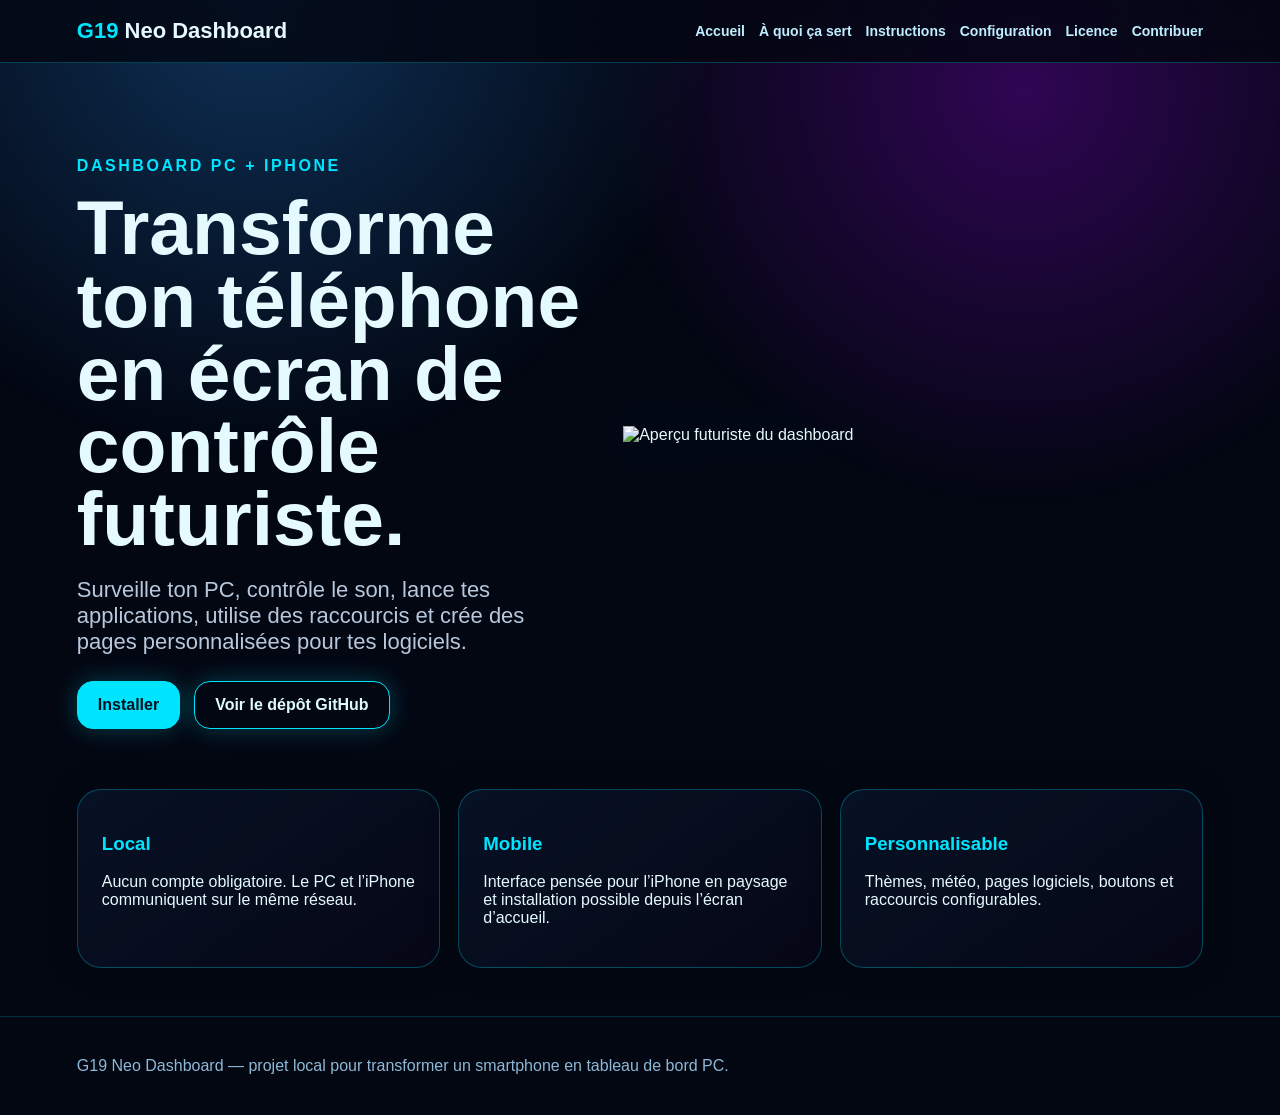
==== index.html @ a9568364 "Add files via upload" ====
<!doctype html><html lang="fr"><head><meta charset="utf-8"><meta name="viewport" content="width=device-width, initial-scale=1"><title>Accueil — G19 Neo Dashboard</title><link rel="stylesheet" href="style.css"></head><body><header class="top"><div class="brand"><span>G19</span> Neo Dashboard</div><nav><a href="index.html">Accueil</a><a href="utilite.html">À quoi ça sert</a><a href="instructions.html">Instructions</a><a href="configuration.html">Configuration</a><a href="licence.html">Licence</a><a href="contribuer.html">Contribuer</a></nav></header><main><section class="hero"><div><p class="eyebrow">Dashboard PC + iPhone</p><h1>Transforme ton téléphone en écran de contrôle futuriste.</h1><p class="lead">Surveille ton PC, contrôle le son, lance tes applications, utilise des raccourcis et crée des pages personnalisées pour tes logiciels.</p><div class="actions"><a class="btn" href="instructions.html">Installer</a><a class="btn secondary" href="contribuer.html">Voir le dépôt GitHub</a></div></div><img src="assets/hero-dashboard.svg" alt="Aperçu futuriste du dashboard"></section><section class="cards"><article><h3>Local</h3><p>Aucun compte obligatoire. Le PC et l’iPhone communiquent sur le même réseau.</p></article><article><h3>Mobile</h3><p>Interface pensée pour l’iPhone en paysage et installation possible depuis l’écran d’accueil.</p></article><article><h3>Personnalisable</h3><p>Thèmes, météo, pages logiciels, boutons et raccourcis configurables.</p></article></section></main><footer><p>G19 Neo Dashboard — projet local pour transformer un smartphone en tableau de bord PC.</p></footer><script src="script.js"></script></body></html>
---- style.css ----
*{box-sizing:border-box}body{margin:0;background:#030712;color:#e5faff;font-family:Inter,Arial,sans-serif}body:before{content:"";position:fixed;inset:0;background:radial-gradient(circle at 20% 0,#123c69 0,transparent 34%),radial-gradient(circle at 80% 10%,#3b0764 0,transparent 32%);opacity:.8;pointer-events:none}.top{position:sticky;top:0;z-index:10;display:flex;justify-content:space-between;align-items:center;padding:18px 6vw;background:rgba(3,7,18,.82);backdrop-filter:blur(14px);border-bottom:1px solid rgba(0,229,255,.25)}.brand{font-weight:900;font-size:22px}.brand span{color:#00e5ff}nav{display:flex;gap:14px;flex-wrap:wrap}nav a{color:#bfefff;text-decoration:none;font-weight:700;font-size:14px}main{position:relative;padding:48px 6vw}.hero{display:grid;grid-template-columns:1fr 1.15fr;gap:42px;align-items:center;min-height:72vh}.hero img,.split img{width:100%;filter:drop-shadow(0 0 40px rgba(0,229,255,.22))}.eyebrow{color:#00e5ff;text-transform:uppercase;letter-spacing:.16em;font-weight:900}h1{font-size:clamp(42px,6vw,82px);line-height:.95;margin:10px 0 18px}h2{font-size:34px;color:#fff}h3{color:#00e5ff}.lead,.pageHero p{font-size:22px;color:#b8c8dc;max-width:760px}.actions{display:flex;gap:14px;flex-wrap:wrap;margin-top:26px}.btn{display:inline-block;padding:14px 20px;border:1px solid #00e5ff;border-radius:16px;background:#00e5ff;color:#03111f;text-decoration:none;font-weight:900;box-shadow:0 0 24px rgba(0,229,255,.26)}.btn.secondary{background:transparent;color:#dffaff}.cards{display:grid;grid-template-columns:repeat(3,minmax(0,1fr));gap:18px;margin-top:30px}.cards article,.panel,.steps article{border:1px solid rgba(0,229,255,.28);background:linear-gradient(145deg,rgba(7,19,38,.92),rgba(8,8,25,.72));border-radius:24px;padding:24px;box-shadow:0 0 32px rgba(0,0,0,.25)}.pageHero{padding:42px 0}.split{display:grid;grid-template-columns:1fr 1fr;gap:34px;align-items:center}.split li,.panel li{margin:12px 0;color:#cbd5e1;font-size:18px}.steps{display:grid;grid-template-columns:repeat(3,minmax(0,1fr));gap:18px}.steps b{display:grid;place-items:center;width:42px;height:42px;border-radius:14px;background:#00e5ff;color:#03111f;font-size:22px}pre,code{background:#020617;border:1px solid rgba(0,229,255,.25);border-radius:12px;padding:10px;color:#67e8f9;overflow:auto}footer{position:relative;border-top:1px solid rgba(0,229,255,.18);padding:24px 6vw;color:#8fb8d6}@media(max-width:900px){.hero,.split{grid-template-columns:1fr}.cards,.steps{grid-template-columns:1fr}.top{align-items:flex-start;gap:12px;flex-direction:column}nav a{font-size:13px}main{padding:28px 5vw}}
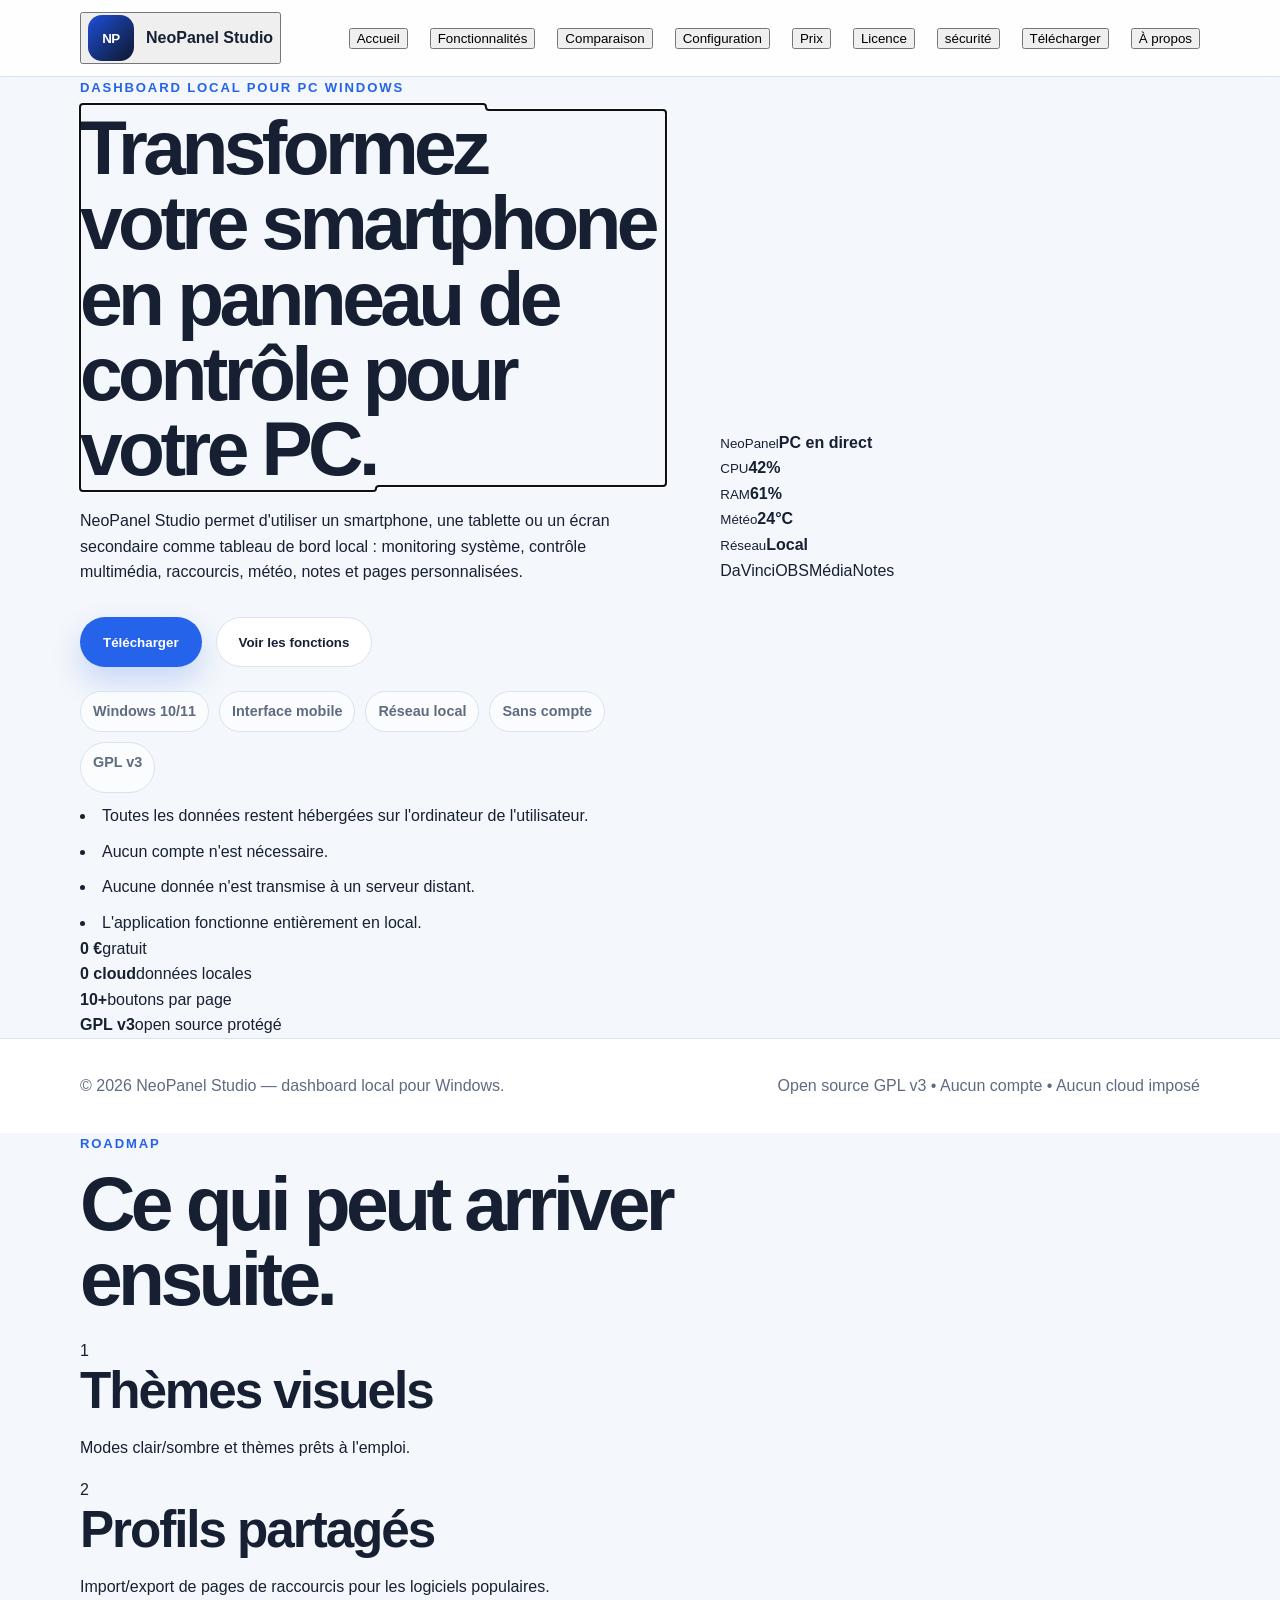
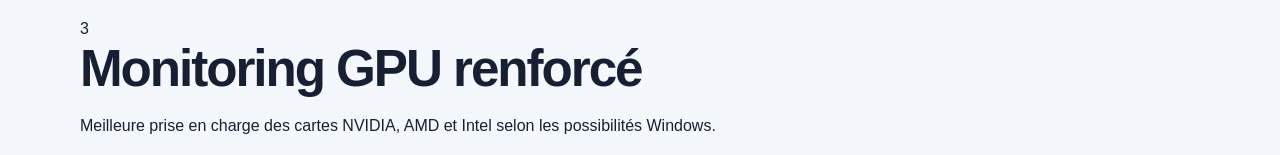
==== commit b637cd22: "Update index.html" ====
--- a/index.html
+++ b/index.html
@@ -1 +1,272 @@
-<!doctype html><html lang="fr"><head><meta charset="utf-8"><meta name="viewport" content="width=device-width, initial-scale=1"><title>Accueil — G19 Neo Dashboard</title><link rel="stylesheet" href="style.css"></head><body><header class="top"><div class="brand"><span>G19</span> Neo Dashboard</div><nav><a href="index.html">Accueil</a><a href="utilite.html">À quoi ça sert</a><a href="instructions.html">Instructions</a><a href="configuration.html">Configuration</a><a href="licence.html">Licence</a><a href="contribuer.html">Contribuer</a></nav></header><main><section class="hero"><div><p class="eyebrow">Dashboard PC + iPhone</p><h1>Transforme ton téléphone en écran de contrôle futuriste.</h1><p class="lead">Surveille ton PC, contrôle le son, lance tes applications, utilise des raccourcis et crée des pages personnalisées pour tes logiciels.</p><div class="actions"><a class="btn" href="instructions.html">Installer</a><a class="btn secondary" href="contribuer.html">Voir le dépôt GitHub</a></div></div><img src="assets/hero-dashboard.svg" alt="Aperçu futuriste du dashboard"></section><section class="cards"><article><h3>Local</h3><p>Aucun compte obligatoire. Le PC et l’iPhone communiquent sur le même réseau.</p></article><article><h3>Mobile</h3><p>Interface pensée pour l’iPhone en paysage et installation possible depuis l’écran d’accueil.</p></article><article><h3>Personnalisable</h3><p>Thèmes, météo, pages logiciels, boutons et raccourcis configurables.</p></article></section></main><footer><p>G19 Neo Dashboard — projet local pour transformer un smartphone en tableau de bord PC.</p></footer><script src="script.js"></script></body></html>+<!DOCTYPE html>
+<html lang="fr">
+<head>
+  <meta charset="UTF-8">
+  <meta name="viewport" content="width=device-width, initial-scale=1.0">
+  <title>NeoPanel Studio — Dashboard local pour Windows</title>
+  <meta name="description" content="NeoPanel Studio transforme un smartphone, une tablette ou un écran secondaire en tableau de bord local pour PC Windows : monitoring, raccourcis, médias, météo, notes et pages personnalisées.">
+  <meta name="theme-color" content="#2f5f9f">
+  <link rel="stylesheet" href="style.css">
+</head>
+<body>
+  <header class="site-header">
+    <div class="container nav">
+      <button class="brand nav-button" type="button" data-page="accueil" aria-label="Accueil NeoPanel Studio">
+        <span class="brand-mark">NP</span>
+        <span class="brand-text">NeoPanel Studio</span>
+      </button>
+
+      <nav class="nav-links" aria-label="Navigation principale">
+        <button class="nav-button active" type="button" data-page="accueil">Accueil</button>
+        <button class="nav-button" type="button" data-page="fonctionnalites">Fonctionnalités</button>
+        <button class="nav-button" type="button" data-page="comparaison">Comparaison</button>
+        <button class="nav-button" type="button" data-page="configuration">Configuration</button>
+        <button class="nav-button" type="button" data-page="prix">Prix</button>
+        <button class="nav-button" type="button" data-page="licence">Licence</button>
+            <button class="nav-button" type="button" data-page="sécurité">sécurité</button>
+        <button class="nav-button" type="button" data-page="telechargement">Télécharger</button>
+        <button class="nav-button" type="button" data-page="apropos">À propos</button>
+      </nav>
+    </div>
+  </header>
+
+  <main id="app" class="app-shell" aria-live="polite"></main>
+
+  <footer class="site-footer">
+    <div class="container footer-content">
+      <p>© 2026 NeoPanel Studio — dashboard local pour Windows.</p>
+      <p>Open source GPL v3 • Aucun compte • Aucun cloud imposé</p>
+    </div>
+  </footer>
+
+  <template id="page-accueil">
+    <section class="page hero-page">
+      <div class="container hero-grid">
+        <div class="hero-content">
+          <p class="eyebrow">Dashboard local pour PC Windows</p>
+          <h1>Transformez votre smartphone en panneau de contrôle pour votre PC.</h1>
+          <p class="lead">
+            NeoPanel Studio permet d'utiliser un smartphone, une tablette ou un écran secondaire comme tableau de bord local : monitoring système, contrôle multimédia, raccourcis, météo, notes et pages personnalisées.
+          </p>
+
+          <div class="hero-actions">
+            <button class="button primary nav-button" type="button" data-page="telechargement">Télécharger</button>
+            <button class="button secondary nav-button" type="button" data-page="fonctionnalites">Voir les fonctions</button>
+          </div>
+
+          <div class="trust-list">
+            <span>Windows 10/11</span>
+            <span>Interface mobile</span>
+            <span>Réseau local</span>
+            <span>Sans compte</span>
+            <span>GPL v3</span>
+            <br>
+            <br>
+           <li> Toutes les données restent hébergées sur l'ordinateur de l'utilisateur.</li>
+           <li> Aucun compte n'est nécessaire.</li>
+            <li>Aucune donnée n'est transmise à un serveur distant.</li>
+          <li>  L'application fonctionne entièrement en local.</li>
+          </div>
+        </div>
+
+        <aside class="product-preview" aria-label="Aperçu visuel de NeoPanel Studio">
+          <div class="preview-topbar"><span></span><span></span><span></span></div>
+          <div class="preview-screen">
+            <div class="preview-card big"><small>NeoPanel</small><strong>PC en direct</strong></div>
+            <div class="preview-card"><small>CPU</small><strong>42%</strong></div>
+            <div class="preview-card"><small>RAM</small><strong>61%</strong></div>
+            <div class="preview-card"><small>Météo</small><strong>24°C</strong></div>
+            <div class="preview-card"><small>Réseau</small><strong>Local</strong></div>
+          </div>
+          <div class="preview-buttons"><span>DaVinci</span><span>OBS</span><span>Média</span><span>Notes</span></div>
+        </aside>
+      </div>
+    </section>
+
+    <section class="section-soft">
+      <div class="container stats-grid">
+        <article><strong>0 €</strong><span>gratuit</span></article>
+        <article><strong>0 cloud</strong><span>données locales</span></article>
+        <article><strong>10+</strong><span>boutons par page</span></article>
+        <article><strong>GPL v3</strong><span>open source protégé</span></article>
+      </div>
+    </section>
+  </template>
+
+  <template id="page-fonctionnalites">
+    <section class="page">
+      <div class="container">
+        <p class="eyebrow">Fonctionnalités</p>
+        <h1>Un panneau de contrôle pensé pour rester clair, rapide et local.</h1>
+        <p class="lead">Chaque module a un rôle précis : surveiller, contrôler, lancer, configurer ou diagnostiquer.</p>
+
+        <div class="feature-grid">
+          <article class="feature-card"><span class="icon">▣</span><h2>Dashboard système</h2><p>Affiche les informations essentielles du PC : CPU, RAM, disque, réseau, état général et indicateurs utiles. La partie GPU peut évoluer selon les données disponibles sous Windows.</p></article>
+          <article class="feature-card"><span class="icon">▶</span><h2>Contrôle multimédia</h2><p>Contrôlez lecture, pause, volume, piste suivante, piste précédente et mute depuis le téléphone, même lorsque le PC est en plein écran.</p></article>
+          <article class="feature-card"><span class="icon">⌘</span><h2>Pages personnalisées</h2><p>Créez des pages dédiées à vos logiciels avec des boutons configurables pour lancer une application, envoyer un raccourci clavier ou déclencher une action.</p></article>
+          <article class="feature-card"><span class="icon">☁</span><h2>Météo locale</h2><p>Affichez la météo de votre ville avec une clé OpenWeather. La météo reste séparée des fonctions principales pour garder une interface lisible.</p></article>
+          <article class="feature-card"><span class="icon">✎</span><h2>Notes synchronisées</h2><p>Prenez des notes depuis l'interface mobile et gardez sous la main des pense-bêtes pour le montage vidéo, le streaming ou le travail quotidien.</p></article>
+          <article class="feature-card"><span class="icon">◎</span><h2>Réseau local</h2><p>Le téléphone rejoint l'adresse locale du PC. Pas besoin de créer un compte ni de faire transiter le dashboard par un serveur externe.</p></article>
+          <article class="feature-card"><span class="icon">⌕</span><h2>Diagnostic</h2><p>Consultez la version, l'adresse IP locale, l'état du serveur, la session active et les informations utiles avant de signaler un bug.</p></article>
+          <article class="feature-card"><span class="icon">◫</span><h2>QR code de connexion</h2><p>Scannez le QR code affiché par le logiciel pour ouvrir rapidement l'interface sur votre smartphone ou votre tablette.</p></article>
+          <article class="feature-card"><span class="icon">◆</span><h2>Profils logiciels</h2><p>Préparez des panneaux adaptés à DaVinci Resolve, OBS, un navigateur, un jeu ou vos outils de travail.</p></article>
+        </div>
+      </div>
+    </section>
+
+    <section class="section-soft">
+      <div class="section-soft">
+<div>
+<p><strong>Sécurité</strong>
+<br>
+La sécurité a été un axe majeur du développement de NeoPanel Studio.
+<br>
+Plusieurs niveaux de protection ont été intégrés afin de limiter les risques d'accès non autorisés tout en conservant une utilisation simple.
+<br>
+Les protections incluent notamment :
+<br>
+authentification obligatoire avant toute utilisation ;
+code de session généré automatiquement à chaque lancement du logiciel ;
+QR Code ne contenant que l'adresse locale du PC, sans information sensible ;
+accès limité au réseau local de l'utilisateur ;
+refus automatique des connexions provenant de l'extérieur du réseau ;
+protection des interfaces de communication et des échanges entre le PC et le téléphone ;
+journalisation des événements de sécurité ;
+possibilité d'autoriser ou de bloquer individuellement les appareils ;
+déconnexion immédiate des appareils si nécessaire ;
+contrôle des appareils autorisés depuis l'application PC.
+<br>
+Pour des raisons de sécurité, certains mécanismes internes ne sont volontairement pas détaillés publiquement.
+<br>
+Confidentialité
+<br>
+NeoPanel Studio respecte la vie privée.
+<br>
+<li>aucune création de compte ;</li>
+<li>aucune collecte de données personnelles ;</li>
+<li>aucune télémétrie ;</li>
+<li>aucun serveur cloud ;</li>
+<li>toutes les informations restent sur le PC de l'utilisateur.</li></p>
+<br>
+<hr>
+  <br>
+  Vérification antivirus
+
+La version 1.2.2 a été analysée par VirusTotal.
+<br>
+Résultat de l'analyse :
+<br>
+détection négative par la quasi-totalité des moteurs antivirus ;
+aucune détection par Microsoft Defender, Bitdefender, Kaspersky, Avast, Malwarebytes, ESET, Sophos, Fortinet, CrowdStrike et la plupart des autres moteurs reconnus ;
+une seule alerte heuristique (« machine learning ») provenant d'un moteur, ce qui est courant pour une application Electron récemment publiée et non encore signée numériquement.
+<br>
+<u>Aucun malware connu n'a été détecté.</u>
+  <hr>
+  Pourquoi une alerte heuristique peut apparaître ?
+<br>
+NeoPanel Studio est une application récente.
+<br>
+Comme beaucoup de logiciels Electron, elle :
+<br>
+n'a pas encore d'historique de réputation ;
+n'est pas encore signée numériquement ;
+ouvre un serveur local afin de communiquer avec le smartphone.
+<br>
+Ces caractéristiques peuvent conduire certains moteurs utilisant l'intelligence artificielle à attribuer un score de prudence, sans pour autant identifier un comportement malveillant.
+<br>
+Une signature numérique et une diffusion plus large devraient réduire ce type de faux positif.
+  <br>
+</div>
+</section>
+  </template>
+  
+    <section class="section-soft">
+      <div class="container roadmap">
+        <div>
+          <p class="eyebrow">Roadmap</p>
+          <h1>Ce qui peut arriver ensuite.</h1>
+        </div>
+        <div class="timeline">
+          <article><span>1</span><h2>Thèmes visuels</h2><p>Modes clair/sombre et thèmes prêts à l'emploi.</p></article>
+          <article><span>2</span><h2>Profils partagés</h2><p>Import/export de pages de raccourcis pour les logiciels populaires.</p></article>
+          <article><span>3</span><h2>Monitoring GPU renforcé</h2><p>Meilleure prise en charge des cartes NVIDIA, AMD et Intel selon les possibilités Windows.</p></article>
+        </div>
+      </div>
+    </section>
+  </template>
+
+  <template id="page-comparaison">
+    <section class="page">
+      <div class="container narrow">
+        <p class="eyebrow">Comparaison</p>
+        <h1>Un esprit proche d'un Stream Deck, mais pensé pour le local et la récupération d'écran.</h1>
+        <p class="lead">NeoPanel Studio ne cherche pas à remplacer tous les matériels spécialisés. Son objectif est simple : transformer un appareil déjà disponible en tableau de bord pratique.</p>
+        <div class="comparison-table" role="table" aria-label="Comparaison des usages">
+          <div role="row"><strong>Usage</strong><strong>NeoPanel Studio</strong><strong>Matériel dédié</strong></div>
+          <div role="row"><span>Utiliser un ancien smartphone</span><span>Oui</span><span>Non</span></div>
+          <div role="row"><span>Fonctionnement local</span><span>Oui</span><span>Variable</span></div>
+          <div role="row"><span>Raccourcis personnalisés</span><span>Oui</span><span>Oui</span></div>
+          <div role="row"><span>Open source</span><span>Oui, GPL v3</span><span>Souvent non</span></div>
+          <div role="row"><span>Coût matériel</span><span>Aucun si vous avez déjà l'appareil</span><span>Achat nécessaire</span></div>
+        </div>
+      </div>
+    </section>
+  </template>
+
+  <template id="page-configuration">
+    <section class="page">
+      <div class="container page-grid">
+        <div>
+          <p class="eyebrow">Configuration</p>
+          <h1>Une configuration légère pour Windows 10 et Windows 11.</h1>
+          <p class="lead">NeoPanel Studio est conçu pour rester simple : le PC héberge l'interface, le téléphone l'affiche depuis le même réseau local.</p>
+          <div class="cards two">
+            <article class="info-card"><h2>Configuration minimale</h2><ul><li>Windows 10 ou 11 64 bits</li><li>Processeur 2 cœurs à 2 GHz</li><li>4 Go de RAM</li><li>300 Mo d'espace libre</li><li>Réseau Wi‑Fi ou Ethernet local</li><li>Navigateur moderne sur mobile</li></ul></article>
+            <article class="info-card"><h2>Configuration recommandée</h2><ul><li>Windows 11 64 bits</li><li>Intel Core i5 ou AMD Ryzen 5 récent</li><li>8 à 16 Go de RAM</li><li>SSD recommandé</li><li>Smartphone ou tablette sur le même Wi‑Fi</li><li>Résolution PC 1280 × 720 minimum</li></ul></article>
+          </div>
+        </div>
+        <aside class="download-panel"><h2>À retenir</h2><p>Une connexion Internet n'est pas nécessaire pour accéder au dashboard local. Elle peut seulement servir aux fonctions externes comme la météo ou au téléchargement des mises à jour.</p><button class="button primary nav-button" type="button" data-page="telechargement">Télécharger</button></aside>
+      </div>
+    </section>
+  </template>
+
+  <template id="page-prix">
+    <section class="page">
+      <div class="container page-grid">
+        <div><p class="eyebrow">Prix</p><h1>Gratuit, sans abonnement et sans compte obligatoire.</h1><p class="lead">Le projet est pensé pour rester accessible. Il ne vend pas un service cloud : il propose un outil local qui tourne sur votre ordinateur.</p><div class="text-block"><h2>Pourquoi gratuit ?</h2><p>NeoPanel Studio répond à un besoin simple : recycler un smartphone ou une tablette en écran secondaire utile, dans l'esprit des anciens écrans de contrôle Logitech G19.</p></div></div>
+        <aside class="price-panel"><span class="price">0 €</span><p>Utilisation personnelle gratuite.</p><ul><li>Pas d'abonnement mensuel.</li><li>Pas de compte utilisateur obligatoire.</li><li>Pas de cloud imposé.</li><li>Fonctionnement sur réseau local.</li></ul><button class="button primary nav-button" type="button" data-page="telechargement">Obtenir le logiciel</button></aside>
+      </div>
+    </section>
+  </template>
+
+  <template id="page-licence">
+    <section class="page">
+      <div class="container narrow">
+        <p class="eyebrow">Licence</p>
+        <h1>NeoPanel Studio est publié sous licence GPL v3.</h1>
+        <p class="lead">Cette licence permet d'utiliser, d'étudier, de modifier et de redistribuer le logiciel, tout en protégeant le projet contre une appropriation propriétaire.</p>
+        <div class="licence-panel"><h2>Règles principales</h2><ul class="check-list"><li>Le copyright de l'auteur original doit être conservé.</li><li>Une version redistribuée doit conserver la même licence GPL v3.</li><li>Une version modifiée distribuée doit rester open source.</li><li>Le code source correspondant doit rester accessible lors d'une redistribution.</li><li>Il est interdit de supprimer les mentions d'auteur ou de faire croire qu'une version modifiée est officielle.</li></ul></div>
+        <div class="cards three"><article class="info-card"><h2>Utiliser</h2><p>Vous pouvez utiliser NeoPanel Studio librement sur votre propre ordinateur.</p></article><article class="info-card"><h2>Modifier</h2><p>Vous pouvez adapter le logiciel à vos besoins, créer des profils et améliorer les modules.</p></article><article class="info-card"><h2>Redistribuer</h2><p>Vous pouvez partager le logiciel, à condition de respecter la GPL v3 et de conserver les crédits.</p></article></div>
+        <div class="text-block"><h2>Crédits</h2><p>Si vous publiez une version dérivée, ajoutez une mention claire de NeoPanel Studio, conservez le fichier de licence et indiquez les modifications apportées.</p></div>
+      </div>
+    </section>
+  </template>
+
+  <template id="page-telechargement">
+    <section class="page">
+      <div class="container page-grid">
+        <div><p class="eyebrow">Téléchargement</p><h1>Télécharger NeoPanel Studio.</h1><p class="lead">Le logiciel peut être distribué sous forme d'installateur Windows ou d'archive ZIP. Remplacez les liens ci-dessous par vos liens réels au moment de la publication.</p><ol class="steps"><li><strong>Téléchargez</strong> l'archive ZIP ou l'installateur.</li><li><strong>Lancez</strong> le fichier sur le PC Windows.</li><li>Si Windows affiche un avertissement d'éditeur inconnu, cliquez sur <strong>Informations complémentaires</strong>, puis sur <strong>Exécuter quand même</strong>.</li><li><strong>Scannez le QR code</strong> ou ouvrez l'adresse locale indiquée par le logiciel.</li><li>Gardez le téléphone et le PC sur le même réseau local.</li></ol></div>
+        <aside class="download-panel"><h2>Liens</h2><p>À remplacer avant publication.</p><a class="button primary" href="#">Télécharger le ZIP</a><a class="button secondary" href="#">Voir le dépôt GitHub</a><a class="button secondary" href="#">Page Itch.io</a><p class="small-note">Version conseillée : ajoutez ici le numéro de version, la date et éventuellement le SHA256.</p></aside>
+      </div>
+    </section>
+  </template>
+
+  <template id="page-apropos">
+    <section class="page">
+      <div class="container narrow"><p class="eyebrow">À propos</p><h1>Un projet inspiré des anciens écrans de contrôle, adapté aux usages actuels.</h1><p class="lead">NeoPanel Studio reprend l'idée d'un petit écran secondaire utile : afficher l'état du PC, déclencher des actions rapides, contrôler la musique et centraliser des boutons importants.</p><div class="text-block"><h2>À quoi ça sert concrètement ?</h2><p>Le logiciel est pratique pour le montage vidéo, le streaming, le jeu, la bureautique ou simplement pour garder un œil sur le PC sans quitter une application en plein écran.</p></div><div class="text-block"><h2>Pourquoi une interface web ?</h2><p>Une interface web locale permet d'utiliser presque n'importe quel smartphone sans installer d'application mobile dédiée. Le PC héberge la page, le téléphone l'affiche.</p></div><div class="text-block"><h2>Contribuer</h2><p>Les contributions peuvent porter sur les raccourcis, les thèmes, la compatibilité GPU, l'interface mobile, la documentation ou la création de profils pour les logiciels.</p></div></div>
+    </section>
+  </template>
+
+  <script src="script.js"></script>
+</body>
+</html>
--- a/style.css
+++ b/style.css
@@ -1 +1,425 @@
-*{box-sizing:border-box}body{margin:0;background:#030712;color:#e5faff;font-family:Inter,Arial,sans-serif}body:before{content:"";position:fixed;inset:0;background:radial-gradient(circle at 20% 0,#123c69 0,transparent 34%),radial-gradient(circle at 80% 10%,#3b0764 0,transparent 32%);opacity:.8;pointer-events:none}.top{position:sticky;top:0;z-index:10;display:flex;justify-content:space-between;align-items:center;padding:18px 6vw;background:rgba(3,7,18,.82);backdrop-filter:blur(14px);border-bottom:1px solid rgba(0,229,255,.25)}.brand{font-weight:900;font-size:22px}.brand span{color:#00e5ff}nav{display:flex;gap:14px;flex-wrap:wrap}nav a{color:#bfefff;text-decoration:none;font-weight:700;font-size:14px}main{position:relative;padding:48px 6vw}.hero{display:grid;grid-template-columns:1fr 1.15fr;gap:42px;align-items:center;min-height:72vh}.hero img,.split img{width:100%;filter:drop-shadow(0 0 40px rgba(0,229,255,.22))}.eyebrow{color:#00e5ff;text-transform:uppercase;letter-spacing:.16em;font-weight:900}h1{font-size:clamp(42px,6vw,82px);line-height:.95;margin:10px 0 18px}h2{font-size:34px;color:#fff}h3{color:#00e5ff}.lead,.pageHero p{font-size:22px;color:#b8c8dc;max-width:760px}.actions{display:flex;gap:14px;flex-wrap:wrap;margin-top:26px}.btn{display:inline-block;padding:14px 20px;border:1px solid #00e5ff;border-radius:16px;background:#00e5ff;color:#03111f;text-decoration:none;font-weight:900;box-shadow:0 0 24px rgba(0,229,255,.26)}.btn.secondary{background:transparent;color:#dffaff}.cards{display:grid;grid-template-columns:repeat(3,minmax(0,1fr));gap:18px;margin-top:30px}.cards article,.panel,.steps article{border:1px solid rgba(0,229,255,.28);background:linear-gradient(145deg,rgba(7,19,38,.92),rgba(8,8,25,.72));border-radius:24px;padding:24px;box-shadow:0 0 32px rgba(0,0,0,.25)}.pageHero{padding:42px 0}.split{display:grid;grid-template-columns:1fr 1fr;gap:34px;align-items:center}.split li,.panel li{margin:12px 0;color:#cbd5e1;font-size:18px}.steps{display:grid;grid-template-columns:repeat(3,minmax(0,1fr));gap:18px}.steps b{display:grid;place-items:center;width:42px;height:42px;border-radius:14px;background:#00e5ff;color:#03111f;font-size:22px}pre,code{background:#020617;border:1px solid rgba(0,229,255,.25);border-radius:12px;padding:10px;color:#67e8f9;overflow:auto}footer{position:relative;border-top:1px solid rgba(0,229,255,.18);padding:24px 6vw;color:#8fb8d6}@media(max-width:900px){.hero,.split{grid-template-columns:1fr}.cards,.steps{grid-template-columns:1fr}.top{align-items:flex-start;gap:12px;flex-direction:column}nav a{font-size:13px}main{padding:28px 5vw}}+:root {
+  --bg: #f4f7fb;
+  --surface: #ffffff;
+  --surface-soft: #eef3f8;
+  --text: #172033;
+  --muted: #5e6b80;
+  --primary: #2563eb;
+  --primary-dark: #1d4ed8;
+  --border: #d9e2ef;
+  --shadow: 0 22px 60px rgba(21, 32, 51, 0.12);
+  --radius: 24px;
+}
+
+* {
+  box-sizing: border-box;
+}
+
+html {
+  scroll-behavior: smooth;
+}
+
+body {
+  margin: 0;
+  background: var(--bg);
+  color: var(--text);
+  font-family: Inter, Arial, Helvetica, sans-serif;
+  line-height: 1.6;
+}
+
+.container {
+  width: min(1120px, calc(100% - 40px));
+  margin: 0 auto;
+}
+
+.site-header {
+  position: sticky;
+  top: 0;
+  z-index: 20;
+  background: rgba(255, 255, 255, 0.88);
+  border-bottom: 1px solid var(--border);
+  backdrop-filter: blur(16px);
+}
+
+.nav {
+  min-height: 76px;
+  display: flex;
+  align-items: center;
+  justify-content: space-between;
+  gap: 28px;
+}
+
+.brand {
+  display: inline-flex;
+  align-items: center;
+  gap: 12px;
+  color: var(--text);
+  text-decoration: none;
+  font-weight: 800;
+}
+
+.brand-mark {
+  display: grid;
+  place-items: center;
+  width: 46px;
+  height: 46px;
+  color: white;
+  border-radius: 14px;
+  background: linear-gradient(135deg, #1d4ed8, #0f172a);
+  letter-spacing: -0.04em;
+}
+
+.brand-text {
+  font-size: 1rem;
+}
+
+.nav-links {
+  display: flex;
+  align-items: center;
+  gap: 22px;
+  flex-wrap: wrap;
+}
+
+.nav-links a {
+  color: var(--muted);
+  text-decoration: none;
+  font-weight: 700;
+  font-size: 0.94rem;
+}
+
+.nav-links a:hover {
+  color: var(--primary);
+}
+
+.section {
+  padding: 92px 0;
+}
+
+.light-section {
+  background: var(--surface);
+}
+
+.hero {
+  min-height: calc(100vh - 76px);
+  display: flex;
+  align-items: center;
+  background:
+    radial-gradient(circle at 20% 10%, rgba(37, 99, 235, 0.14), transparent 36%),
+    linear-gradient(180deg, #f8fbff, #eef3f8);
+}
+
+.hero-grid,
+.split {
+  display: grid;
+  grid-template-columns: 1.1fr 0.9fr;
+  gap: 54px;
+  align-items: center;
+}
+
+.eyebrow {
+  margin: 0 0 12px;
+  color: var(--primary);
+  font-size: 0.82rem;
+  font-weight: 900;
+  letter-spacing: 0.14em;
+  text-transform: uppercase;
+}
+
+h1,
+h2,
+h3,
+p {
+  margin-top: 0;
+}
+
+h1 {
+  max-width: 760px;
+  margin-bottom: 22px;
+  font-size: clamp(2.4rem, 6vw, 5rem);
+  line-height: 0.98;
+  letter-spacing: -0.06em;
+}
+
+h2 {
+  margin-bottom: 18px;
+  font-size: clamp(2rem, 4vw, 3.25rem);
+  line-height: 1.05;
+  letter-spacing: -0.04em;
+}
+
+h3 {
+  margin-bottom: 10px;
+  font-size: 1.15rem;
+}
+
+.hero-text,
+.narrow p,
+.split p {
+  color: var(--muted);
+  font-size: 1.08rem;
+}
+
+.hero-actions {
+  display: flex;
+  gap: 14px;
+  flex-wrap: wrap;
+  margin: 32px 0 24px;
+}
+
+.button {
+  display: inline-flex;
+  align-items: center;
+  justify-content: center;
+  min-height: 50px;
+  padding: 0 22px;
+  border-radius: 999px;
+  text-decoration: none;
+  font-weight: 900;
+  border: 1px solid transparent;
+}
+
+.button.primary {
+  color: white;
+  background: var(--primary);
+  box-shadow: 0 14px 30px rgba(37, 99, 235, 0.22);
+}
+
+.button.primary:hover {
+  background: var(--primary-dark);
+}
+
+.button.secondary {
+  color: var(--text);
+  background: white;
+  border-color: var(--border);
+}
+
+.trust-list {
+  display: flex;
+  gap: 10px;
+  flex-wrap: wrap;
+}
+
+.trust-list span {
+  padding: 8px 12px;
+  color: var(--muted);
+  font-size: 0.9rem;
+  font-weight: 800;
+  background: rgba(255, 255, 255, 0.68);
+  border: 1px solid var(--border);
+  border-radius: 999px;
+}
+
+.hero-card,
+.price-card,
+.download-card,
+.info-card,
+.feature-card {
+  background: var(--surface);
+  border: 1px solid var(--border);
+  box-shadow: var(--shadow);
+  border-radius: var(--radius);
+}
+
+.hero-card {
+  padding: 20px;
+}
+
+.mock-window {
+  overflow: hidden;
+  background: #101827;
+  border-radius: 20px;
+  color: white;
+}
+
+.mock-topbar {
+  display: flex;
+  gap: 8px;
+  padding: 16px;
+  background: rgba(255, 255, 255, 0.08);
+}
+
+.mock-topbar span {
+  width: 12px;
+  height: 12px;
+  border-radius: 50%;
+  background: rgba(255, 255, 255, 0.5);
+}
+
+.mock-dashboard {
+  display: grid;
+  grid-template-columns: repeat(2, 1fr);
+  gap: 12px;
+  padding: 18px;
+}
+
+.mock-dashboard article {
+  padding: 18px;
+  background: rgba(255, 255, 255, 0.08);
+  border: 1px solid rgba(255, 255, 255, 0.12);
+  border-radius: 18px;
+}
+
+.mock-dashboard small {
+  display: block;
+  color: #a7b3c7;
+  font-weight: 900;
+}
+
+.mock-dashboard strong {
+  display: block;
+  margin-top: 8px;
+  font-size: 1.6rem;
+}
+
+.mock-buttons {
+  display: grid;
+  grid-template-columns: repeat(2, 1fr);
+  gap: 10px;
+  padding: 0 18px 18px;
+}
+
+.mock-buttons button {
+  min-height: 50px;
+  color: white;
+  background: #2563eb;
+  border: 0;
+  border-radius: 14px;
+  font-weight: 900;
+}
+
+.price-card,
+.download-card {
+  padding: 34px;
+}
+
+.price {
+  display: block;
+  margin-bottom: 8px;
+  font-size: 4rem;
+  line-height: 1;
+  font-weight: 900;
+  letter-spacing: -0.06em;
+}
+
+.narrow {
+  max-width: 900px;
+}
+
+.info-grid,
+.feature-grid {
+  display: grid;
+  gap: 18px;
+  margin-top: 34px;
+}
+
+.info-grid {
+  grid-template-columns: repeat(3, 1fr);
+}
+
+.feature-grid {
+  grid-template-columns: repeat(3, 1fr);
+}
+
+.info-card,
+.feature-card {
+  padding: 26px;
+  box-shadow: none;
+}
+
+.info-card p,
+.feature-card p {
+  color: var(--muted);
+  margin-bottom: 0;
+}
+
+.download-section {
+  background:
+    linear-gradient(135deg, rgba(15, 23, 42, 0.96), rgba(30, 64, 175, 0.92)),
+    radial-gradient(circle at right, rgba(255, 255, 255, 0.18), transparent 40%);
+  color: white;
+}
+
+.download-section .eyebrow,
+.download-section p {
+  color: #dbeafe;
+}
+
+.download-card {
+  color: var(--text);
+}
+
+.steps {
+  padding-left: 22px;
+  color: #dbeafe;
+}
+
+.steps li {
+  margin-bottom: 8px;
+}
+
+.site-footer {
+  padding: 34px 0;
+  color: var(--muted);
+  background: white;
+  border-top: 1px solid var(--border);
+}
+
+.footer-content {
+  display: flex;
+  justify-content: space-between;
+  gap: 20px;
+  flex-wrap: wrap;
+}
+
+.footer-content p {
+  margin: 0;
+}
+
+.footer-content a {
+  color: var(--primary);
+  font-weight: 900;
+  text-decoration: none;
+}
+
+@media (max-width: 900px) {
+  .nav {
+    align-items: flex-start;
+    flex-direction: column;
+    padding: 18px 0;
+  }
+
+  .hero-grid,
+  .split,
+  .info-grid,
+  .feature-grid {
+    grid-template-columns: 1fr;
+  }
+
+  .section {
+    padding: 68px 0;
+  }
+
+  .hero {
+    min-height: auto;
+  }
+}
+
+@media (max-width: 560px) {
+  .container {
+    width: min(100% - 28px, 1120px);
+  }
+
+  .nav-links {
+    gap: 12px;
+  }
+
+  .nav-links a {
+    font-size: 0.88rem;
+  }
+
+  .mock-dashboard,
+  .mock-buttons {
+    grid-template-columns: 1fr;
+  }
+}
